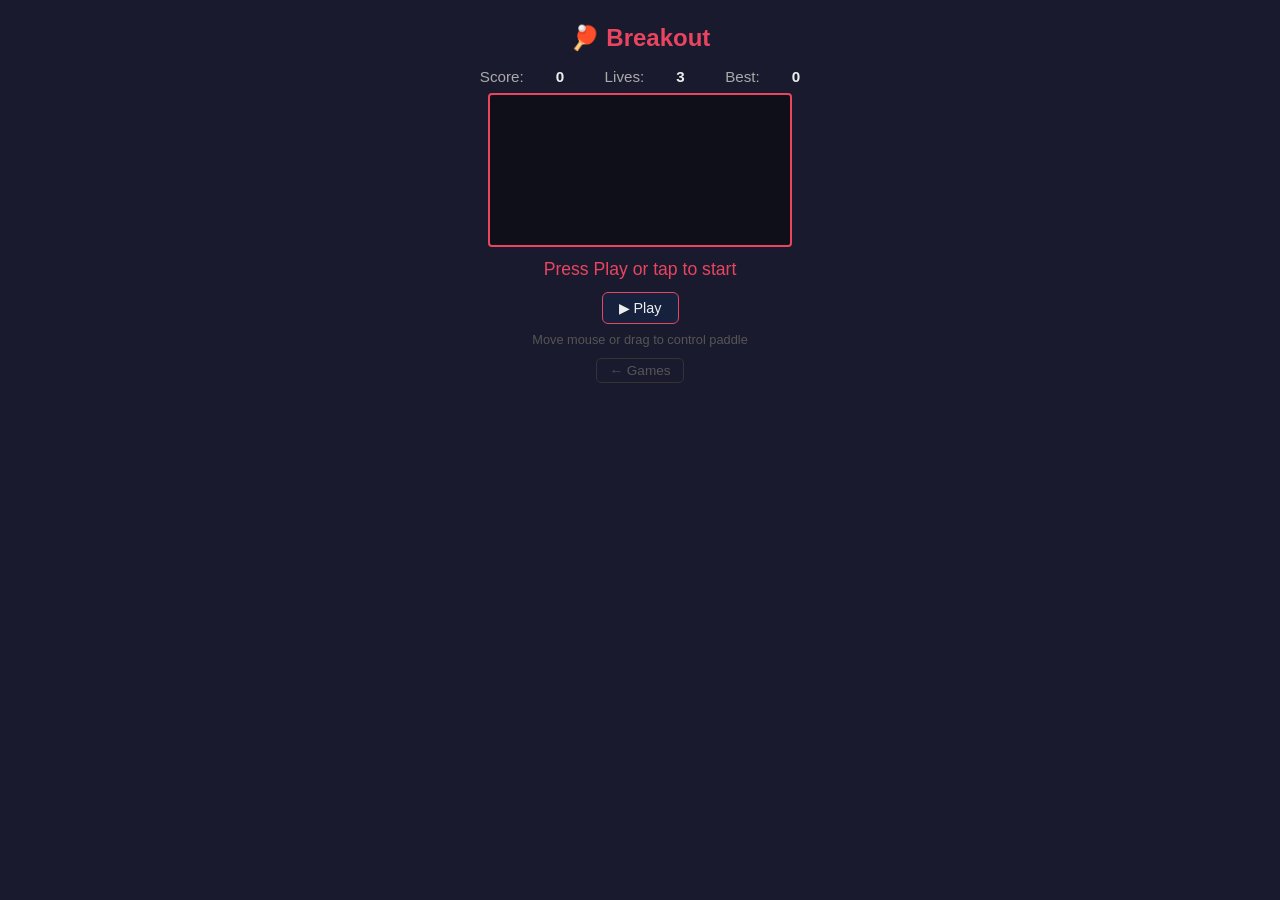
==== games/breakout.html @ 958f5939 "Add games module  -  closes #61 Six browser-based games (Snake, Tetris, 2048, Breakout, Minesweeper," ====
<!DOCTYPE html>
<html lang="en">
<head>
<meta charset="UTF-8">
<meta name="viewport" content="width=device-width,initial-scale=1.0,user-scalable=no">
<title>Breakout — Noosphere</title>
<style>
*{box-sizing:border-box;margin:0;padding:0}
body{font-family:sans-serif;background:#1a1a2e;color:#eee;display:flex;flex-direction:column;align-items:center;min-height:100vh;padding:1rem;touch-action:none}
h2{color:#e94560;margin:.5rem 0}
#scorebar{display:flex;gap:2rem;margin:.5rem 0;font-size:.95rem;color:#aaa}
#scorebar span{color:#eee;font-weight:bold}
canvas{border:2px solid #e94560;border-radius:4px;background:#0f0f1a;display:block;cursor:none}
#msg{margin-top:.75rem;font-size:1.1rem;color:#e94560;min-height:1.4em;text-align:center}
.btns{display:flex;gap:.5rem;margin-top:.5rem}
button{background:#16213e;border:1px solid #e94560;color:#eee;padding:7px 16px;border-radius:6px;font-size:.9rem;cursor:pointer;transition:.15s}
button:hover{background:#e94560}
#hint{font-size:.8rem;color:#555;margin-top:.5rem;text-align:center}
.back{margin-top:1rem;font-size:.85rem}
.back a{color:#555;text-decoration:none;border:1px solid #333;padding:4px 12px;border-radius:5px}
.back a:hover{color:#e94560;border-color:#e94560}
</style>
</head>
<body>
<h2>🏓 Breakout</h2>
<div id="scorebar">Score: <span id="sc">0</span> &nbsp; Lives: <span id="lv">3</span> &nbsp; Best: <span id="hi">0</span></div>
<canvas id="c"></canvas>
<div id="msg">Press Play or tap to start</div>
<div class="btns"><button id="startBtn">▶ Play</button></div>
<div id="hint">Move mouse or drag to control paddle</div>
<div class="back"><a href="/games/">← Games</a></div>
<script>
const C=document.getElementById('c'),ctx=C.getContext('2d');
const W=360,H=480;C.width=W;C.height=H;

let paddle,ball,bricks,score,lives,best,raf,running,launched;
best=+localStorage.getItem('breakout_best')||0;
document.getElementById('hi').textContent=best;

const BRICK_ROWS=6,BRICK_COLS=8,BPAD=4,BTOP=60;
const BW=(W-BPAD*(BRICK_COLS+1))/BRICK_COLS,BH=18;
const BRICK_COLORS=['#e94560','#e67e22','#f1c40f','#2ecc71','#3498db','#9b59b6'];

function initGame(){
  paddle={x:W/2-40,y:H-30,w:80,h=12,speed:0};
  ball={x:W/2,y:H-50,r:8,dx:3,dy:-3};
  launched=false;score=0;lives=3;
  document.getElementById('sc').textContent=0;document.getElementById('lv').textContent=3;
  bricks=[];
  for(let r=0;r<BRICK_ROWS;r++)for(let c=0;c<BRICK_COLS;c++)
    bricks.push({x:BPAD+(BW+BPAD)*c,y:BTOP+(BH+BPAD)*r,alive:true,color:BRICK_COLORS[r]});
}
function draw(){
  ctx.fillStyle='#0f0f1a';ctx.fillRect(0,0,W,H);
  // bricks
  bricks.forEach(b=>{if(!b.alive)return;ctx.fillStyle=b.color;ctx.fillRect(b.x,b.y,BW,BH);
    ctx.strokeStyle='rgba(0,0,0,.3)';ctx.strokeRect(b.x,b.y,BW,BH)});
  // paddle
  ctx.fillStyle='#e94560';ctx.beginPath();
  ctx.roundRect(paddle.x,paddle.y,paddle.w,paddle.h,4);ctx.fill();
  // ball
  ctx.fillStyle='#eee';ctx.beginPath();ctx.arc(ball.x,ball.y,ball.r,0,Math.PI*2);ctx.fill();
}
function step(){
  if(!launched){ball.x=paddle.x+paddle.w/2;draw();raf=requestAnimationFrame(step);return}
  ball.x+=ball.dx;ball.y+=ball.dy;
  // walls
  if(ball.x-ball.r<0){ball.x=ball.r;ball.dx*=-1}
  if(ball.x+ball.r>W){ball.x=W-ball.r;ball.dx*=-1}
  if(ball.y-ball.r<0){ball.y=ball.r;ball.dy*=-1}
  // paddle
  if(ball.y+ball.r>paddle.y&&ball.y-ball.r<paddle.y+paddle.h&&ball.x>paddle.x&&ball.x<paddle.x+paddle.w){
    ball.dy=-Math.abs(ball.dy);
    ball.dx+=((ball.x-(paddle.x+paddle.w/2))/paddle.w)*4;
    ball.dx=Math.max(-6,Math.min(6,ball.dx));
  }
  // lost
  if(ball.y>H+20){
    lives--;document.getElementById('lv').textContent=lives;
    if(lives<=0){endGame();return}
    launched=false;ball.dy=-3;ball.dx=3;
  }
  // bricks
  bricks.forEach(b=>{
    if(!b.alive)return;
    if(ball.x+ball.r>b.x&&ball.x-ball.r<b.x+BW&&ball.y+ball.r>b.y&&ball.y-ball.r<b.y+BH){
      b.alive=false;score+=10;document.getElementById('sc').textContent=score;
      const fromLeft=ball.x<b.x||ball.x>b.x+BW;
      if(fromLeft)ball.dx*=-1;else ball.dy*=-1;
    }
  });
  if(bricks.every(b=>!b.alive)){nextLevel()}
  draw();raf=requestAnimationFrame(step);
}
function nextLevel(){
  bricks.forEach(b=>b.alive=true);
  ball.dx*=1.05;ball.dy*=1.05;launched=false;
  document.getElementById('msg').textContent='Level up!';
  setTimeout(()=>document.getElementById('msg').textContent='',1000);
}
function endGame(){
  cancelAnimationFrame(raf);running=false;
  if(score>best){best=score;localStorage.setItem('breakout_best',best);document.getElementById('hi').textContent=best}
  document.getElementById('msg').textContent=`Game over! Score: ${score}`;
  document.getElementById('startBtn').disabled=false;
}
function startGame(){
  initGame();document.getElementById('msg').textContent='';
  if(raf)cancelAnimationFrame(raf);
  running=true;document.getElementById('startBtn').disabled=true;
  raf=requestAnimationFrame(step);
}
document.getElementById('startBtn').onclick=startGame;

// mouse
C.addEventListener('mousemove',e=>{
  const r=C.getBoundingClientRect();
  paddle.x=Math.max(0,Math.min(W-paddle.w,(e.clientX-r.left)-paddle.w/2));
});
C.addEventListener('click',()=>{if(running&&!launched)launched=true});
// touch
C.addEventListener('touchmove',e=>{
  e.preventDefault();
  const r=C.getBoundingClientRect();
  paddle.x=Math.max(0,Math.min(W-paddle.w,(e.touches[0].clientX-r.left)-paddle.w/2));
},{passive:false});
C.addEventListener('touchstart',e=>{
  if(running&&!launched)launched=true;
  e.preventDefault();
},{passive:false});
// keyboard
document.addEventListener('keydown',e=>{
  if(!running)return;
  if(e.key==='ArrowLeft')paddle.x=Math.max(0,paddle.x-20);
  else if(e.key==='ArrowRight')paddle.x=Math.min(W-paddle.w,paddle.x+20);
  else if(e.key===' '){if(!launched)launched=true;e.preventDefault()}
});
initGame();draw();
</script>
</body>
</html>
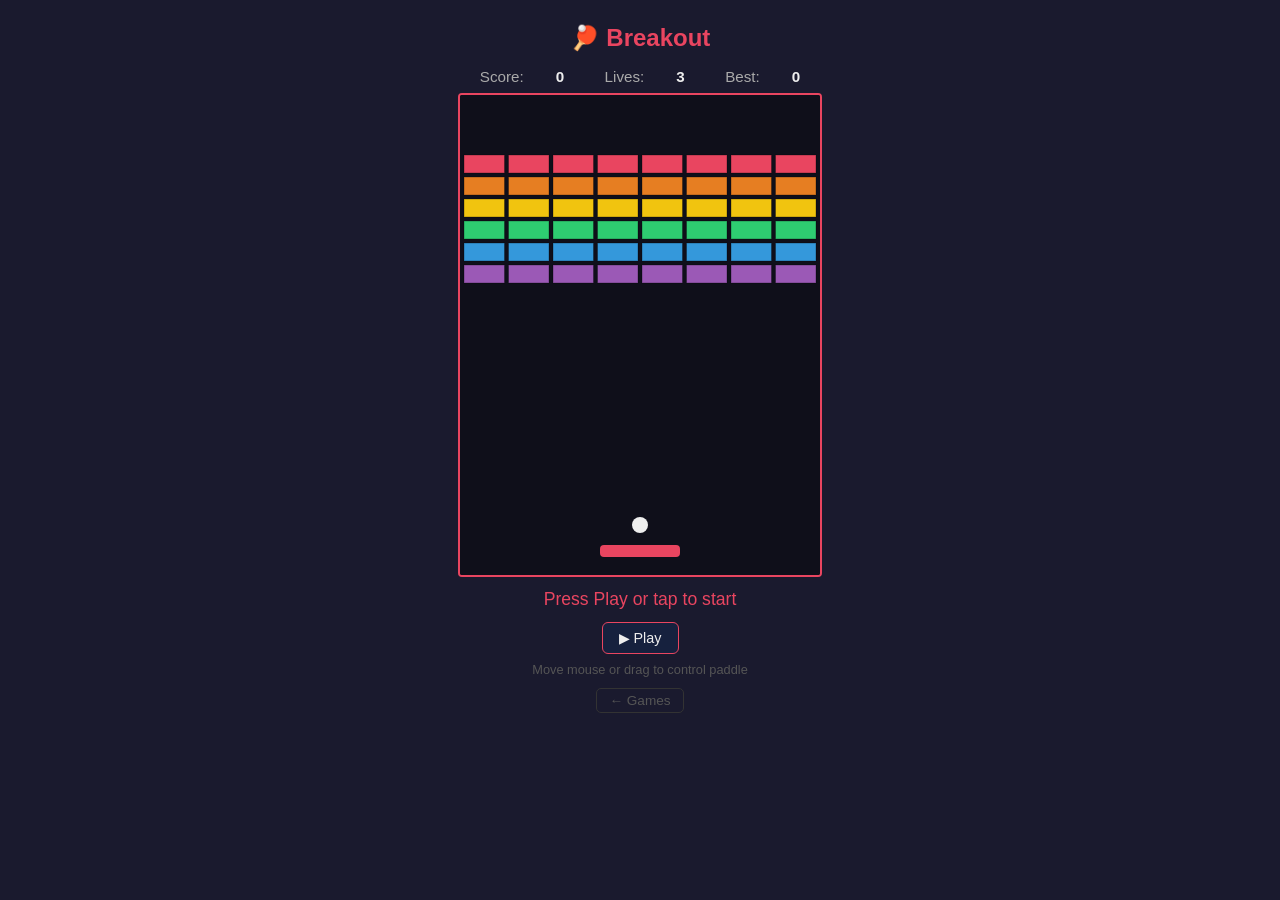
==== commit 09461bb0: "Fix breakout syntax error  -  h=12 -> h:12 caused full script parse failure (#72)" ====
--- a/games/breakout.html
+++ b/games/breakout.html
@@ -42,7 +42,7 @@
 const BRICK_COLORS=['#e94560','#e67e22','#f1c40f','#2ecc71','#3498db','#9b59b6'];
 
 function initGame(){
-  paddle={x:W/2-40,y:H-30,w:80,h=12,speed:0};
+  paddle={x:W/2-40,y:H-30,w:80,h:12,speed:0};
   ball={x:W/2,y:H-50,r:8,dx:3,dy:-3};
   launched=false;score=0;lives=3;
   document.getElementById('sc').textContent=0;document.getElementById('lv').textContent=3;
